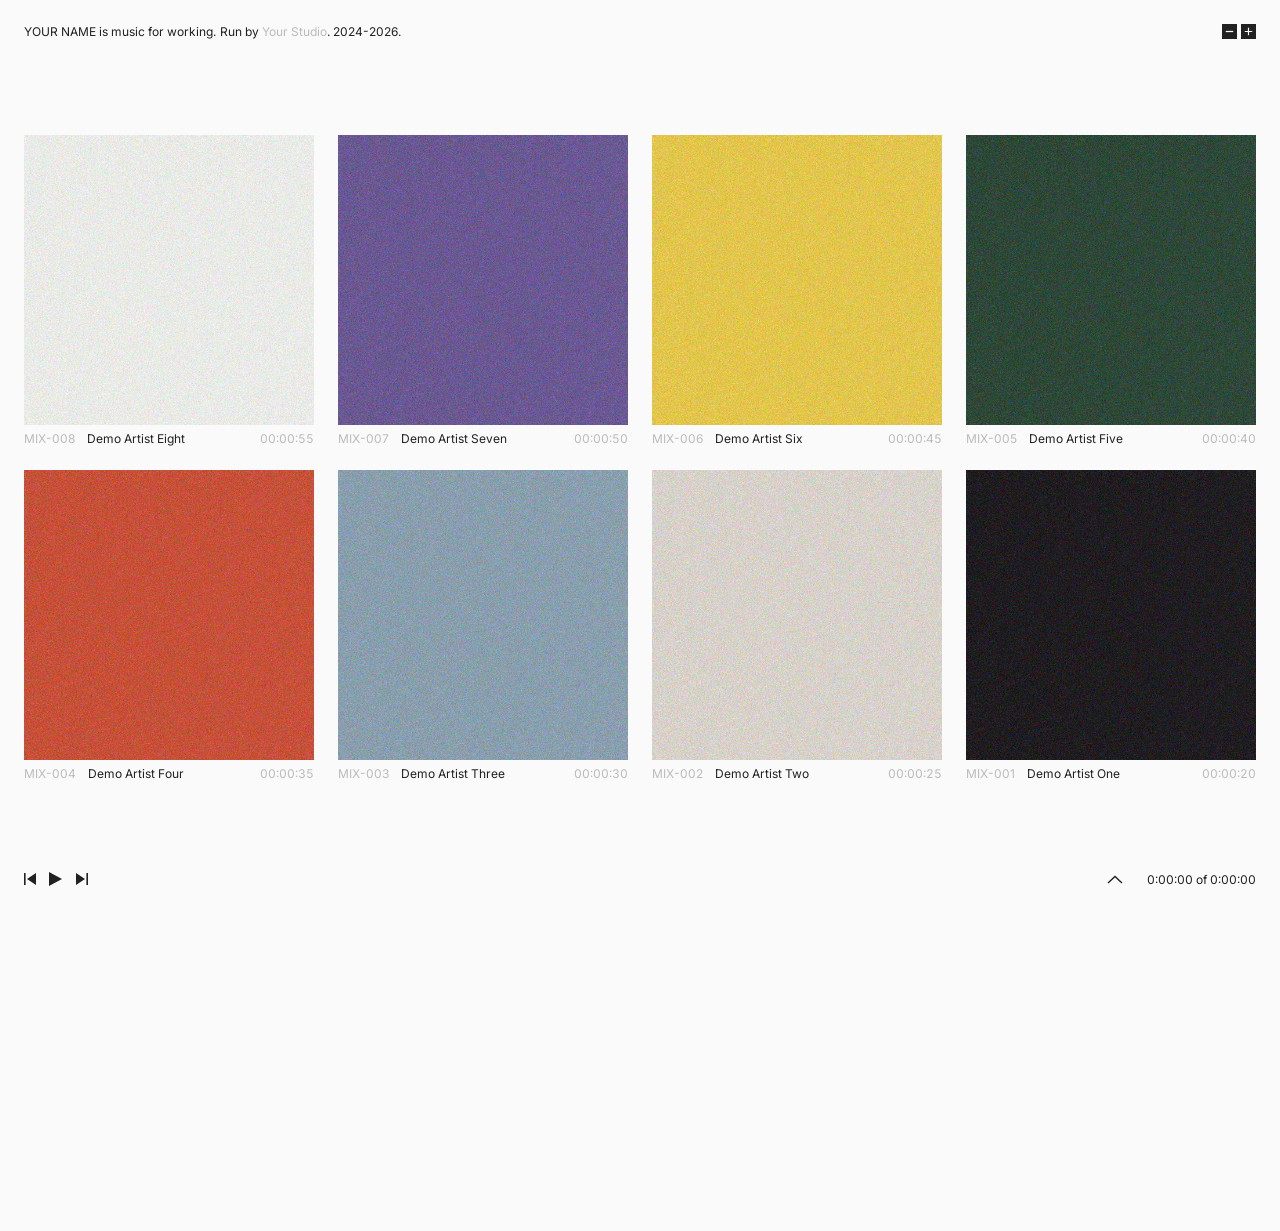
==== public/index.html @ 064b612d "Deploy as a Cloudflare Worker with static assets instead of Pages Move the site into public/, replac" ====
<!DOCTYPE html>
<html lang="en">
<head>
  <meta charset="utf-8" />
  <meta name="viewport" content="width=device-width, initial-scale=1, maximum-scale=1" />
  <meta name="theme-color" content="#fafafa" />
  <title>Mixes</title>
  <meta name="description" content="Music for working." />
  <link rel="preconnect" href="https://fonts.googleapis.com" />
  <link rel="preconnect" href="https://fonts.gstatic.com" crossorigin />
  <link href="https://fonts.googleapis.com/css2?family=Inter:wght@400&display=swap" rel="stylesheet" />
  <link rel="stylesheet" href="styles.css" />
</head>
<body>
  <header class="header">
    <div class="header-info" id="header-info"></div>
    <div class="header-buttons">
      <button class="zoom" type="button" id="zoom-out" aria-label="show fewer columns">
        <svg width="15" height="15" viewBox="0 0 12 12"><rect width="12" height="12" /><path d="M9 6.5H3V5.5H9V6.5Z" /></svg>
      </button>
      <button class="zoom" type="button" id="zoom-in" aria-label="show more columns">
        <svg width="15" height="15" viewBox="0 0 12 12"><rect width="12" height="12" /><path d="M5.52 6.47H3V5.53H5.52V3H6.48V5.53H9V6.47H6.48V9H5.52V6.47Z" /></svg>
      </button>
    </div>
  </header>

  <main class="grid" id="grid" style="--cols:4"></main>
  <div class="spacer"></div>

  <!-- Player -->
  <div class="progress" id="progress">
    <div class="progress-buffer" id="progress-buffer"></div>
    <div class="progress-fill" id="progress-fill"></div>
    <input class="progress-slider" id="seek" type="range" min="0" max="1000" value="0" aria-label="seek" />
  </div>

  <section class="player" id="player">
    <div class="player-bar">
      <div class="controls">
        <button type="button" id="prev" aria-label="previous">
          <svg width="13" height="12" viewBox="0 0 13 12"><rect x="0" y="0" width="1.6" height="12" /><path d="M12 0V12L3 6Z" /></svg>
        </button>
        <button type="button" id="play" aria-label="play">
          <svg id="icon-play" width="13" height="14" viewBox="0 0 13 14"><path d="M0 0L13 7L0 14Z" /></svg>
          <svg id="icon-pause" width="12" height="14" viewBox="0 0 12 14" style="display:none"><rect width="4" height="14" /><rect x="8" width="4" height="14" /></svg>
        </button>
        <button type="button" id="next" aria-label="next">
          <svg width="13" height="12" viewBox="0 0 13 12"><path d="M1 0V12L10 6Z" /><rect x="11.4" y="0" width="1.6" height="12" /></svg>
        </button>
        <p class="now-title" id="now-title"></p>
      </div>
      <div class="options">
        <button type="button" id="toggle-queue" aria-label="show queue">
          <svg class="chevron" id="chevron" width="16" height="9" viewBox="0 0 16 9" fill="none"><path d="M1 8L8 1.5L15 8" stroke="currentColor" stroke-width="1.4" /></svg>
        </button>
        <p class="tabular time"><span id="time-cur">0:00:00</span> of <span id="time-dur">0:00:00</span></p>
      </div>
    </div>

    <div class="drawer">
      <div class="queue-col">
        <div class="queue-header"><p>Queue</p><button type="button" id="clear-queue" class="gray">Clear</button></div>
        <ol class="queue-items" id="queue-items"></ol>
      </div>
      <div class="cover-col"><img id="drawer-cover" alt="" /></div>
    </div>
  </section>

  <audio id="audio" preload="none"></audio>
  <script src="app.js"></script>
</body>
</html>
---- public/styles.css ----
:root {
  --white: #fafafa;
  --black: #212121;
  --dark_gray: #bbbbbb;
  --light_gray: #eaeaea;
  --ease: cubic-bezier(0.15, 0, 0.25, 1);
  --ease2: cubic-bezier(0.55, 0, 0.2, 1);
  --bar: 42px;
  --drawer: 263px;
}

*, *::before, *::after { box-sizing: border-box; margin: 0; padding: 0; }
html, body { background: var(--white); }
body, button, a {
  font-family: "Inter", "Helvetica Neue", Arial, sans-serif;
  font-size: clamp(11px, 2vw, 12px);
  color: var(--black);
  -webkit-font-smoothing: antialiased;
  font-kerning: normal;
}
a, button {
  cursor: pointer; text-decoration: none; background: transparent; border: 0;
  -webkit-tap-highlight-color: transparent; user-select: none;
}
a, .gray { color: var(--dark_gray); }
a, button, .btn { transition: color .3s var(--ease), background-color .35s var(--ease); }
@media (hover: hover) {
  a:hover { color: var(--black); }
  .btn:hover { background-color: var(--light_gray); }
}
.tabular { font-feature-settings: "tnum"; }
img { display: block; }
::-webkit-scrollbar { width: 4px; }
::-webkit-scrollbar-track { background: var(--light_gray); }
::-webkit-scrollbar-thumb { background: var(--dark_gray); }
::selection { background: var(--dark_gray); color: var(--light_gray); }

/* Header */
.header {
  position: relative; z-index: 100; display: flex; justify-content: space-between;
  align-items: center; gap: 14px; padding: 24px 24px 0;
}
.header-info { display: flex; gap: 4px; flex-wrap: wrap; }
.header-buttons { position: fixed; right: 24px; display: flex; gap: 4px; align-items: center; }
.zoom { display: flex; width: 15px; height: 15px; }
.zoom rect { fill: var(--black); transition: fill .35s var(--ease); }
.zoom path { fill: var(--white); }
@media (hover: hover) { .zoom:hover rect { fill: var(--dark_gray); } }
.zoom:disabled { opacity: .35; cursor: default; }

/* Grid */
.grid {
  margin-top: 96px; padding: 0 24px; display: grid; gap: 24px;
  grid-template-columns: repeat(var(--cols, 4), minmax(0, 1fr));
}
.spacer { height: 50vh; }
.card { display: flex; flex-direction: column; gap: 6px; min-width: 0; opacity: 0; animation: fade .75s var(--ease) forwards; }
@keyframes fade { to { opacity: 1; } }

.cover-wrap { position: relative; aspect-ratio: 1 / 1; background: var(--light_gray); }
.cover { width: 100%; height: 100%; object-fit: contain; opacity: 0; transition: opacity .75s var(--ease); }
.cover.loaded { opacity: 1; }

.overlay {
  position: absolute; inset: 0; z-index: 1; display: flex; flex-direction: column; gap: 12px;
  justify-content: center; align-items: center; opacity: 0; transition: opacity .5s var(--ease);
}
.overlay > button { padding: 4px 8px; background: var(--white); white-space: nowrap; }
@media (hover: hover) {
  .cover-wrap:hover > .overlay { opacity: 1; background: rgba(255,255,255,.15); backdrop-filter: blur(4px); -webkit-backdrop-filter: blur(4px); }
}
.cover-wrap.touched > .overlay { opacity: 1; background: rgba(255,255,255,.15); backdrop-filter: blur(4px); -webkit-backdrop-filter: blur(4px); }
@media (hover: none) { .cover-wrap:not(.touched) > .overlay > button { pointer-events: none; } }

.info {
  position: absolute; inset: 0; z-index: 3; background: var(--light_gray); display: flex;
  flex-direction: column; gap: 6px; align-items: center; justify-content: center; text-align: center;
  padding: 12px; overflow: hidden; opacity: 0; pointer-events: none; transition: opacity .35s var(--ease); line-height: 1.3;
}
.info a { color: var(--black); display: inline-flex; align-items: center; gap: 4px; }
.info .desc { color: var(--black); max-width: 80%; }
.card.show-info .info { opacity: 1; pointer-events: all; }

.tag, .close {
  position: absolute; top: -1px; z-index: 2; background: var(--white); line-height: 11px;
  padding-bottom: 6px; opacity: 0; transition: opacity .5s var(--ease); pointer-events: none;
}
.tag { left: 0; padding-right: 6px; }
.close { right: 0; padding-left: 6px; z-index: 4; }
.card.playing .tag-now, .card.queued .tag-queue, .card.show-info .close { opacity: 1; }
.card.show-info .close { pointer-events: all; }
.card.playing.show-info .tag-now, .card.queued.show-info .tag-queue { opacity: 0; }
@media (hover: hover) { .close:hover { color: var(--dark_gray); } }

.details { display: flex; justify-content: space-between; gap: 12px; }
.details > div { display: flex; gap: 12px; min-width: 0; }
.details .artist { overflow: hidden; text-overflow: ellipsis; white-space: nowrap; }

/* Progress */
.progress {
  position: fixed; z-index: 101; left: 24px; right: 24px; height: 5px;
  bottom: calc(var(--bar) - 0.2px); transition: bottom .75s var(--ease2);
}
.progress-buffer, .progress-fill { position: absolute; left: 0; top: 0; height: 100%; width: 0; transition: width .25s linear; }
.progress-buffer { background: var(--light_gray); }
.progress-fill { background: var(--black); }
.progress-slider { position: absolute; inset: -4px 0; width: 100%; height: 13px; opacity: 0; cursor: pointer; margin: 0; }
body.drawer-open .progress { bottom: calc(var(--bar) + var(--drawer) - 0.5px); }

/* Player */
.player {
  position: fixed; z-index: 100; left: 0; right: 0; bottom: 0; background: var(--white);
  padding: 0 24px; height: var(--bar); overflow: hidden; transition: height .75s var(--ease2);
  display: flex; flex-direction: column;
}
body.drawer-open .player { height: calc(var(--bar) + var(--drawer)); }
.player-bar { display: flex; justify-content: space-between; align-items: center; min-height: var(--bar); gap: 24px; }
.controls { display: flex; align-items: center; gap: 12px; min-width: 0; }
.controls button { display: flex; align-items: center; }
.controls svg *, .controls svg { fill: var(--black); transition: fill .35s var(--ease); }
@media (hover: hover) { .controls button:hover svg * { fill: var(--dark_gray); } }
#play { width: 14px; }
.now-title { margin-left: 12px; white-space: nowrap; overflow: hidden; text-overflow: ellipsis; color: var(--dark_gray); }
.options { display: flex; align-items: center; gap: 24px; white-space: nowrap; }
.options button { display: flex; color: var(--black); }
@media (hover: hover) { .options button:hover { color: var(--dark_gray); } }
.chevron { transition: transform .75s var(--ease2); }
body.drawer-open .chevron { transform: rotate(180deg); }

.drawer { display: flex; justify-content: space-between; gap: 24px; padding: 12px 0 0; height: var(--drawer); }
.queue-col { width: 33%; display: flex; flex-direction: column; gap: 12px; position: relative; min-height: 0; }
.queue-header { display: flex; justify-content: space-between; }
@media (hover: hover) { .queue-header button:hover { color: var(--black); } }
.queue-items { list-style: none; overflow-y: auto; scrollbar-width: none; display: flex; flex-direction: column; gap: 12px; padding-bottom: 24px; }
.queue-items::-webkit-scrollbar { display: none; }
.queue-col::after { content: ""; position: absolute; inset: 0; pointer-events: none; background: linear-gradient(0deg, var(--white), rgba(250,250,250,0) 33%); }
.queue-items li { display: flex; gap: 12px; align-items: center; cursor: grab; position: relative; }
.queue-items li .num { width: 52px; color: var(--dark_gray); flex: none; }
.queue-items li .t { flex: 1; overflow: hidden; text-overflow: ellipsis; white-space: nowrap; }
.queue-items li .x { opacity: 0; color: var(--dark_gray); transition: opacity .5s var(--ease); }
.queue-items li.current .t::before { content: "▸ "; }
.queue-items li.dragging { opacity: .4; }
@media (hover: hover) { .queue-items li:hover .x { opacity: 1; } .queue-items li .x:hover { color: var(--black); } }
.queue-empty { color: var(--dark_gray); }
.cover-col { width: 33%; display: flex; justify-content: flex-end; }
.cover-col img { height: 212px; width: auto; aspect-ratio: 1 / 1; object-fit: contain; }
.cover-col img:not([src]) { visibility: hidden; }

@media (max-width: 1439px) { .queue-col, .cover-col { width: 50%; } }

/* Mobile */
@media (max-width: 599px) {
  :root { --bar: 40px; --drawer: 216px; }
  .header { align-items: flex-start; padding: 12px 12px 0; }
  .header-info { flex-direction: column; gap: 0; }
  .header-buttons { right: 15px; gap: 7px; }
  .zoom, .zoom svg { width: 19px; height: 19px; }
  .grid { margin-top: 48px; padding: 0 15px; gap: 15px; row-gap: 30px; }
  .details { flex-direction: column; gap: 0; }
  .details > div { justify-content: space-between; flex-wrap: wrap; row-gap: 0; gap: 6px; }
  .details .artist { order: 3; width: 100%; }
  .details .dur-desktop { display: none; }
  .progress { left: 0; right: 0; height: 6px; }
  .player { padding: 0 15px; }
  .controls { gap: 16px; }
  .now-title { display: none; }
  .cover-col { display: none; }
  .info .desc { display: none; }
  .queue-col { width: 100%; }
}
@media (min-width: 600px) { .details .dur-mobile { display: none; } }
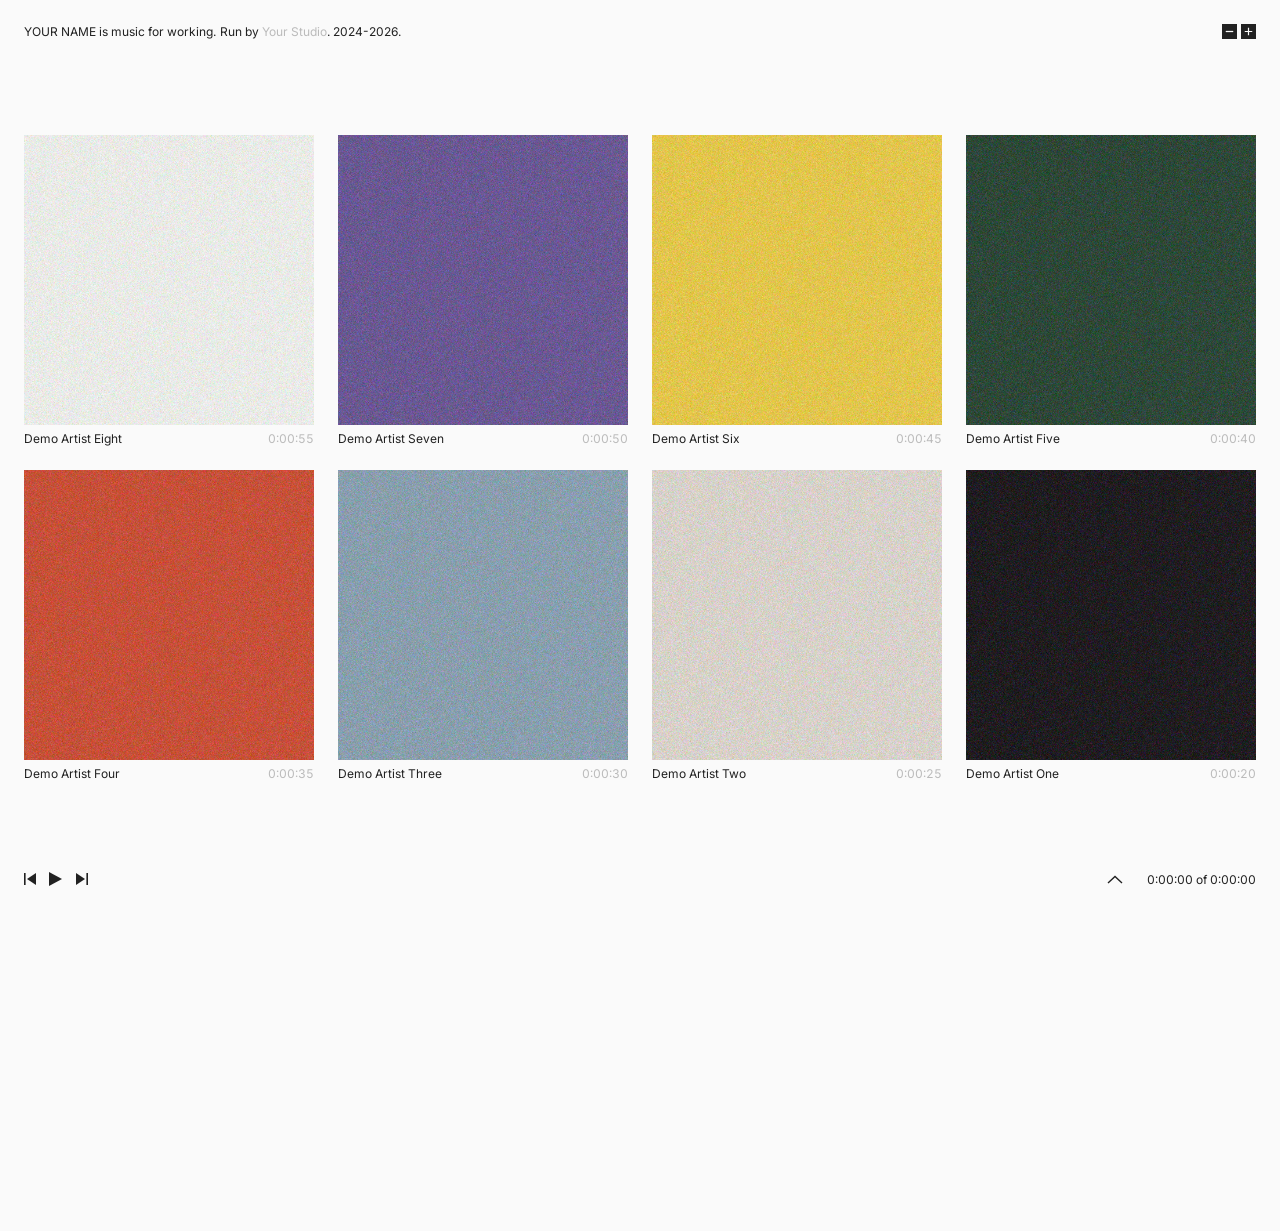
==== commit 57a51e55: "Simplify player: one play button per cover, no queue, info in drawer Covers show only name and lengt" ====
--- a/public/index.html
+++ b/public/index.html
@@ -41,8 +41,8 @@
           <svg width="13" height="12" viewBox="0 0 13 12"><rect x="0" y="0" width="1.6" height="12" /><path d="M12 0V12L3 6Z" /></svg>
         </button>
         <button type="button" id="play" aria-label="play">
-          <svg id="icon-play" width="13" height="14" viewBox="0 0 13 14"><path d="M0 0L13 7L0 14Z" /></svg>
-          <svg id="icon-pause" width="12" height="14" viewBox="0 0 12 14" style="display:none"><rect width="4" height="14" /><rect x="8" width="4" height="14" /></svg>
+          <svg class="icon-play" width="13" height="14" viewBox="0 0 13 14"><path d="M0 0L13 7L0 14Z" /></svg>
+          <svg class="icon-pause" width="12" height="14" viewBox="0 0 12 14"><rect width="4" height="14" /><rect x="8" width="4" height="14" /></svg>
         </button>
         <button type="button" id="next" aria-label="next">
           <svg width="13" height="12" viewBox="0 0 13 12"><path d="M1 0V12L10 6Z" /><rect x="11.4" y="0" width="1.6" height="12" /></svg>
@@ -50,7 +50,7 @@
         <p class="now-title" id="now-title"></p>
       </div>
       <div class="options">
-        <button type="button" id="toggle-queue" aria-label="show queue">
+        <button type="button" id="toggle-info" aria-label="show info">
           <svg class="chevron" id="chevron" width="16" height="9" viewBox="0 0 16 9" fill="none"><path d="M1 8L8 1.5L15 8" stroke="currentColor" stroke-width="1.4" /></svg>
         </button>
         <p class="tabular time"><span id="time-cur">0:00:00</span> of <span id="time-dur">0:00:00</span></p>
@@ -58,9 +58,9 @@
     </div>
 
     <div class="drawer">
-      <div class="queue-col">
-        <div class="queue-header"><p>Queue</p><button type="button" id="clear-queue" class="gray">Clear</button></div>
-        <ol class="queue-items" id="queue-items"></ol>
+      <div class="drawer-info">
+        <p id="drawer-name">Nothing playing yet</p>
+        <p class="drawer-desc" id="drawer-desc">Press play on any mix.</p>
       </div>
       <div class="cover-col"><img id="drawer-cover" alt="" /></div>
     </div>
--- a/public/styles.css
+++ b/public/styles.css
@@ -23,10 +23,9 @@
   -webkit-tap-highlight-color: transparent; user-select: none;
 }
 a, .gray { color: var(--dark_gray); }
-a, button, .btn { transition: color .3s var(--ease), background-color .35s var(--ease); }
+a, button { transition: color .3s var(--ease), background-color .35s var(--ease); }
 @media (hover: hover) {
   a:hover { color: var(--black); }
-  .btn:hover { background-color: var(--light_gray); }
 }
 .tabular { font-feature-settings: "tnum"; }
 img { display: block; }
@@ -57,44 +56,45 @@
 .card { display: flex; flex-direction: column; gap: 6px; min-width: 0; opacity: 0; animation: fade .75s var(--ease) forwards; }
 @keyframes fade { to { opacity: 1; } }
 
-.cover-wrap { position: relative; aspect-ratio: 1 / 1; background: var(--light_gray); }
+.cover-wrap {
+  position: relative; display: block; width: 100%; aspect-ratio: 1 / 1; padding: 0;
+  background: var(--light_gray); overflow: hidden; outline: none;
+}
 .cover { width: 100%; height: 100%; object-fit: contain; opacity: 0; transition: opacity .75s var(--ease); }
 .cover.loaded { opacity: 1; }
 
+/* hover: blur + one minimal play/pause button */
 .overlay {
-  position: absolute; inset: 0; z-index: 1; display: flex; flex-direction: column; gap: 12px;
-  justify-content: center; align-items: center; opacity: 0; transition: opacity .5s var(--ease);
+  position: absolute; inset: 0; z-index: 1; display: flex; align-items: center; justify-content: center;
+  opacity: 0; transition: opacity .5s var(--ease), background-color .5s var(--ease);
 }
-.overlay > button { padding: 4px 8px; background: var(--white); white-space: nowrap; }
+.play-btn {
+  width: 40px; height: 40px; display: flex; align-items: center; justify-content: center;
+  background: var(--white);
+}
+.play-btn svg { fill: var(--black); transition: fill .35s var(--ease); }
+.play-btn .icon-play { transform: translateX(1.5px); }
 @media (hover: hover) {
-  .cover-wrap:hover > .overlay { opacity: 1; background: rgba(255,255,255,.15); backdrop-filter: blur(4px); -webkit-backdrop-filter: blur(4px); }
+  .cover-wrap:hover > .overlay, .cover-wrap:focus-visible > .overlay {
+    opacity: 1; background: rgba(255,255,255,.15); backdrop-filter: blur(4px); -webkit-backdrop-filter: blur(4px);
+  }
+  .play-btn:hover svg { fill: var(--dark_gray); }
 }
-.cover-wrap.touched > .overlay { opacity: 1; background: rgba(255,255,255,.15); backdrop-filter: blur(4px); -webkit-backdrop-filter: blur(4px); }
-@media (hover: none) { .cover-wrap:not(.touched) > .overlay > button { pointer-events: none; } }
+@media (hover: none) { .overlay { display: none; } }
 
-.info {
-  position: absolute; inset: 0; z-index: 3; background: var(--light_gray); display: flex;
-  flex-direction: column; gap: 6px; align-items: center; justify-content: center; text-align: center;
-  padding: 12px; overflow: hidden; opacity: 0; pointer-events: none; transition: opacity .35s var(--ease); line-height: 1.3;
+/* play icon by default; pause icon on the mix that's playing */
+.icon-pause, .card.is-playing .icon-play, body.audio-playing #play .icon-play { display: none; }
+.card.is-playing .icon-pause, body.audio-playing #play .icon-pause { display: block; }
+
+.tag {
+  position: absolute; top: -1px; left: 0; z-index: 2; background: var(--white); line-height: 11px;
+  padding: 0 6px 6px 0; opacity: 0; transition: opacity .5s var(--ease); pointer-events: none;
 }
-.info a { color: var(--black); display: inline-flex; align-items: center; gap: 4px; }
-.info .desc { color: var(--black); max-width: 80%; }
-.card.show-info .info { opacity: 1; pointer-events: all; }
-
-.tag, .close {
-  position: absolute; top: -1px; z-index: 2; background: var(--white); line-height: 11px;
-  padding-bottom: 6px; opacity: 0; transition: opacity .5s var(--ease); pointer-events: none;
-}
-.tag { left: 0; padding-right: 6px; }
-.close { right: 0; padding-left: 6px; z-index: 4; }
-.card.playing .tag-now, .card.queued .tag-queue, .card.show-info .close { opacity: 1; }
-.card.show-info .close { pointer-events: all; }
-.card.playing.show-info .tag-now, .card.queued.show-info .tag-queue { opacity: 0; }
-@media (hover: hover) { .close:hover { color: var(--dark_gray); } }
+.card.current .tag { opacity: 1; }
 
 .details { display: flex; justify-content: space-between; gap: 12px; }
-.details > div { display: flex; gap: 12px; min-width: 0; }
-.details .artist { overflow: hidden; text-overflow: ellipsis; white-space: nowrap; }
+.details .name { min-width: 0; overflow: hidden; text-overflow: ellipsis; white-space: nowrap; }
+.details .tabular { flex: none; }
 
 /* Progress */
 .progress {
@@ -128,25 +128,13 @@
 body.drawer-open .chevron { transform: rotate(180deg); }
 
 .drawer { display: flex; justify-content: space-between; gap: 24px; padding: 12px 0 0; height: var(--drawer); }
-.queue-col { width: 33%; display: flex; flex-direction: column; gap: 12px; position: relative; min-height: 0; }
-.queue-header { display: flex; justify-content: space-between; }
-@media (hover: hover) { .queue-header button:hover { color: var(--black); } }
-.queue-items { list-style: none; overflow-y: auto; scrollbar-width: none; display: flex; flex-direction: column; gap: 12px; padding-bottom: 24px; }
-.queue-items::-webkit-scrollbar { display: none; }
-.queue-col::after { content: ""; position: absolute; inset: 0; pointer-events: none; background: linear-gradient(0deg, var(--white), rgba(250,250,250,0) 33%); }
-.queue-items li { display: flex; gap: 12px; align-items: center; cursor: grab; position: relative; }
-.queue-items li .num { width: 52px; color: var(--dark_gray); flex: none; }
-.queue-items li .t { flex: 1; overflow: hidden; text-overflow: ellipsis; white-space: nowrap; }
-.queue-items li .x { opacity: 0; color: var(--dark_gray); transition: opacity .5s var(--ease); }
-.queue-items li.current .t::before { content: "▸ "; }
-.queue-items li.dragging { opacity: .4; }
-@media (hover: hover) { .queue-items li:hover .x { opacity: 1; } .queue-items li .x:hover { color: var(--black); } }
-.queue-empty { color: var(--dark_gray); }
-.cover-col { width: 33%; display: flex; justify-content: flex-end; }
+.drawer-info { width: 50%; display: flex; flex-direction: column; gap: 12px; min-width: 0; overflow-y: auto; scrollbar-width: none; padding-bottom: 24px; }
+.drawer-info::-webkit-scrollbar { display: none; }
+.drawer-desc { color: var(--dark_gray); max-width: 60ch; line-height: 1.5; white-space: pre-line; }
+.cover-col { width: 50%; display: flex; justify-content: flex-end; }
 .cover-col img { height: 212px; width: auto; aspect-ratio: 1 / 1; object-fit: contain; }
 .cover-col img:not([src]) { visibility: hidden; }
 
-@media (max-width: 1439px) { .queue-col, .cover-col { width: 50%; } }
 
 /* Mobile */
 @media (max-width: 599px) {
@@ -157,15 +145,11 @@
   .zoom, .zoom svg { width: 19px; height: 19px; }
   .grid { margin-top: 48px; padding: 0 15px; gap: 15px; row-gap: 30px; }
   .details { flex-direction: column; gap: 0; }
-  .details > div { justify-content: space-between; flex-wrap: wrap; row-gap: 0; gap: 6px; }
-  .details .artist { order: 3; width: 100%; }
-  .details .dur-desktop { display: none; }
   .progress { left: 0; right: 0; height: 6px; }
   .player { padding: 0 15px; }
   .controls { gap: 16px; }
   .now-title { display: none; }
-  .cover-col { display: none; }
-  .info .desc { display: none; }
-  .queue-col { width: 100%; }
+  .drawer-info { width: auto; flex: 1; }
+  .cover-col { width: auto; flex: none; }
+  .cover-col img { height: 140px; }
 }
-@media (min-width: 600px) { .details .dur-mobile { display: none; } }
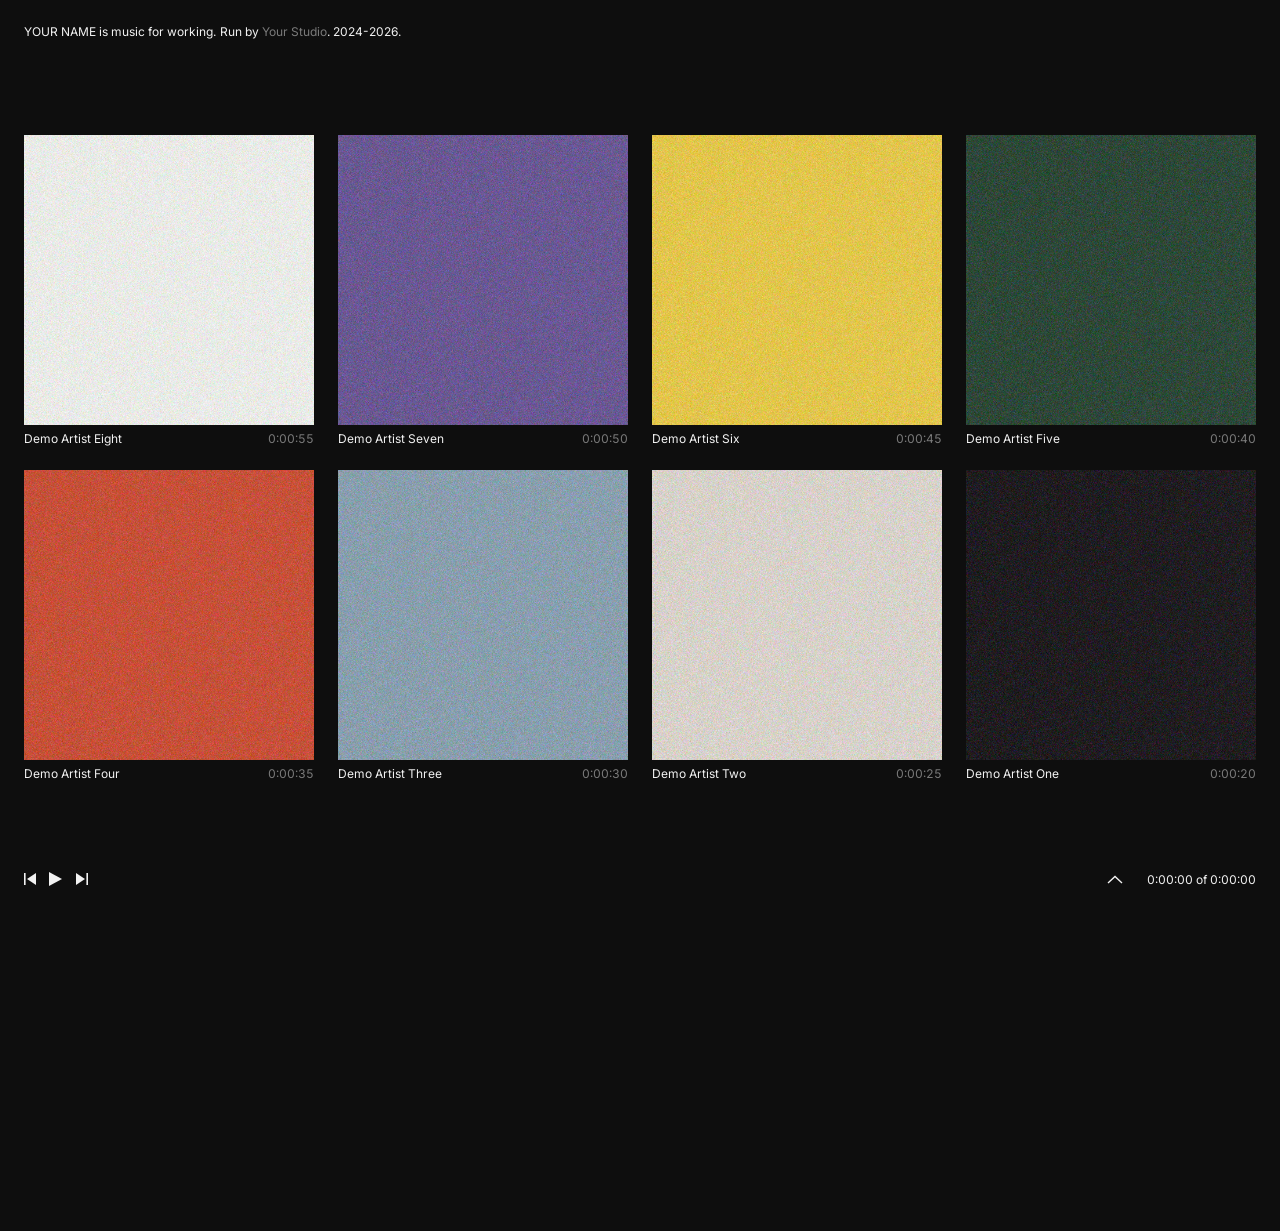
==== commit cc544b3e: "Switch to dark colour scheme, remove grid size buttons, add live dot The playing mix gets a blinking" ====
--- a/public/index.html
+++ b/public/index.html
@@ -3,7 +3,7 @@
 <head>
   <meta charset="utf-8" />
   <meta name="viewport" content="width=device-width, initial-scale=1, maximum-scale=1" />
-  <meta name="theme-color" content="#fafafa" />
+  <meta name="theme-color" content="#0e0e0e" />
   <title>Mixes</title>
   <meta name="description" content="Music for working." />
   <link rel="preconnect" href="https://fonts.googleapis.com" />
@@ -14,17 +14,9 @@
 <body>
   <header class="header">
     <div class="header-info" id="header-info"></div>
-    <div class="header-buttons">
-      <button class="zoom" type="button" id="zoom-out" aria-label="show fewer columns">
-        <svg width="15" height="15" viewBox="0 0 12 12"><rect width="12" height="12" /><path d="M9 6.5H3V5.5H9V6.5Z" /></svg>
-      </button>
-      <button class="zoom" type="button" id="zoom-in" aria-label="show more columns">
-        <svg width="15" height="15" viewBox="0 0 12 12"><rect width="12" height="12" /><path d="M5.52 6.47H3V5.53H5.52V3H6.48V5.53H9V6.47H6.48V9H5.52V6.47Z" /></svg>
-      </button>
-    </div>
   </header>
 
-  <main class="grid" id="grid" style="--cols:4"></main>
+  <main class="grid" id="grid"></main>
   <div class="spacer"></div>
 
   <!-- Player -->
--- a/public/styles.css
+++ b/public/styles.css
@@ -1,8 +1,11 @@
 :root {
-  --white: #fafafa;
-  --black: #212121;
-  --dark_gray: #bbbbbb;
-  --light_gray: #eaeaea;
+  /* dark scheme: near-black background, off-white text */
+  --bg: #0e0e0e;
+  --fg: #f2f2f2;
+  --muted: #7a7a7a;
+  --surface: #222222;
+  --live: #ff2b2b;
+  color-scheme: dark;
   --ease: cubic-bezier(0.15, 0, 0.25, 1);
   --ease2: cubic-bezier(0.55, 0, 0.2, 1);
   --bar: 42px;
@@ -10,11 +13,11 @@
 }
 
 *, *::before, *::after { box-sizing: border-box; margin: 0; padding: 0; }
-html, body { background: var(--white); }
+html, body { background: var(--bg); }
 body, button, a {
   font-family: "Inter", "Helvetica Neue", Arial, sans-serif;
   font-size: clamp(11px, 2vw, 12px);
-  color: var(--black);
+  color: var(--fg);
   -webkit-font-smoothing: antialiased;
   font-kerning: normal;
 }
@@ -22,17 +25,17 @@
   cursor: pointer; text-decoration: none; background: transparent; border: 0;
   -webkit-tap-highlight-color: transparent; user-select: none;
 }
-a, .gray { color: var(--dark_gray); }
+a, .gray { color: var(--muted); }
 a, button { transition: color .3s var(--ease), background-color .35s var(--ease); }
 @media (hover: hover) {
-  a:hover { color: var(--black); }
+  a:hover { color: var(--fg); }
 }
 .tabular { font-feature-settings: "tnum"; }
 img { display: block; }
 ::-webkit-scrollbar { width: 4px; }
-::-webkit-scrollbar-track { background: var(--light_gray); }
-::-webkit-scrollbar-thumb { background: var(--dark_gray); }
-::selection { background: var(--dark_gray); color: var(--light_gray); }
+::-webkit-scrollbar-track { background: var(--surface); }
+::-webkit-scrollbar-thumb { background: var(--muted); }
+::selection { background: var(--fg); color: var(--bg); }
 
 /* Header */
 .header {
@@ -40,17 +43,11 @@
   align-items: center; gap: 14px; padding: 24px 24px 0;
 }
 .header-info { display: flex; gap: 4px; flex-wrap: wrap; }
-.header-buttons { position: fixed; right: 24px; display: flex; gap: 4px; align-items: center; }
-.zoom { display: flex; width: 15px; height: 15px; }
-.zoom rect { fill: var(--black); transition: fill .35s var(--ease); }
-.zoom path { fill: var(--white); }
-@media (hover: hover) { .zoom:hover rect { fill: var(--dark_gray); } }
-.zoom:disabled { opacity: .35; cursor: default; }
 
 /* Grid */
 .grid {
   margin-top: 96px; padding: 0 24px; display: grid; gap: 24px;
-  grid-template-columns: repeat(var(--cols, 4), minmax(0, 1fr));
+  grid-template-columns: repeat(4, minmax(0, 1fr));
 }
 .spacer { height: 50vh; }
 .card { display: flex; flex-direction: column; gap: 6px; min-width: 0; opacity: 0; animation: fade .75s var(--ease) forwards; }
@@ -58,7 +55,7 @@
 
 .cover-wrap {
   position: relative; display: block; width: 100%; aspect-ratio: 1 / 1; padding: 0;
-  background: var(--light_gray); overflow: hidden; outline: none;
+  background: var(--surface); overflow: hidden; outline: none;
 }
 .cover { width: 100%; height: 100%; object-fit: contain; opacity: 0; transition: opacity .75s var(--ease); }
 .cover.loaded { opacity: 1; }
@@ -70,15 +67,15 @@
 }
 .play-btn {
   width: 40px; height: 40px; display: flex; align-items: center; justify-content: center;
-  background: var(--white);
+  background: var(--bg);
 }
-.play-btn svg { fill: var(--black); transition: fill .35s var(--ease); }
+.play-btn svg { fill: var(--fg); transition: fill .35s var(--ease); }
 .play-btn .icon-play { transform: translateX(1.5px); }
 @media (hover: hover) {
   .cover-wrap:hover > .overlay, .cover-wrap:focus-visible > .overlay {
-    opacity: 1; background: rgba(255,255,255,.15); backdrop-filter: blur(4px); -webkit-backdrop-filter: blur(4px);
+    opacity: 1; background: rgba(0,0,0,.2); backdrop-filter: blur(4px); -webkit-backdrop-filter: blur(4px);
   }
-  .play-btn:hover svg { fill: var(--dark_gray); }
+  .play-btn:hover svg { fill: var(--muted); }
 }
 @media (hover: none) { .overlay { display: none; } }
 
@@ -86,11 +83,16 @@
 .icon-pause, .card.is-playing .icon-play, body.audio-playing #play .icon-play { display: none; }
 .card.is-playing .icon-pause, body.audio-playing #play .icon-pause { display: block; }
 
-.tag {
-  position: absolute; top: -1px; left: 0; z-index: 2; background: var(--white); line-height: 11px;
-  padding: 0 6px 6px 0; opacity: 0; transition: opacity .5s var(--ease); pointer-events: none;
+/* blinking red dot on the mix that's playing (steady while paused) */
+.live-dot {
+  position: absolute; top: 10px; left: 10px; z-index: 2; width: 10px; height: 10px; border-radius: 50%;
+  background: var(--live); box-shadow: 0 0 6px var(--live); opacity: 0; transition: opacity .5s var(--ease);
+  pointer-events: none;
 }
-.card.current .tag { opacity: 1; }
+.card.current .live-dot { opacity: 1; }
+.card.is-playing .live-dot { animation: blink 1.2s ease-in-out infinite; }
+@keyframes blink { 0%, 100% { opacity: 1; } 50% { opacity: .15; } }
+@media (prefers-reduced-motion: reduce) { .card.is-playing .live-dot { animation: none; } }
 
 .details { display: flex; justify-content: space-between; gap: 12px; }
 .details .name { min-width: 0; overflow: hidden; text-overflow: ellipsis; white-space: nowrap; }
@@ -102,14 +104,14 @@
   bottom: calc(var(--bar) - 0.2px); transition: bottom .75s var(--ease2);
 }
 .progress-buffer, .progress-fill { position: absolute; left: 0; top: 0; height: 100%; width: 0; transition: width .25s linear; }
-.progress-buffer { background: var(--light_gray); }
-.progress-fill { background: var(--black); }
+.progress-buffer { background: var(--surface); }
+.progress-fill { background: var(--fg); }
 .progress-slider { position: absolute; inset: -4px 0; width: 100%; height: 13px; opacity: 0; cursor: pointer; margin: 0; }
 body.drawer-open .progress { bottom: calc(var(--bar) + var(--drawer) - 0.5px); }
 
 /* Player */
 .player {
-  position: fixed; z-index: 100; left: 0; right: 0; bottom: 0; background: var(--white);
+  position: fixed; z-index: 100; left: 0; right: 0; bottom: 0; background: var(--bg);
   padding: 0 24px; height: var(--bar); overflow: hidden; transition: height .75s var(--ease2);
   display: flex; flex-direction: column;
 }
@@ -117,20 +119,20 @@
 .player-bar { display: flex; justify-content: space-between; align-items: center; min-height: var(--bar); gap: 24px; }
 .controls { display: flex; align-items: center; gap: 12px; min-width: 0; }
 .controls button { display: flex; align-items: center; }
-.controls svg *, .controls svg { fill: var(--black); transition: fill .35s var(--ease); }
-@media (hover: hover) { .controls button:hover svg * { fill: var(--dark_gray); } }
+.controls svg *, .controls svg { fill: var(--fg); transition: fill .35s var(--ease); }
+@media (hover: hover) { .controls button:hover svg * { fill: var(--muted); } }
 #play { width: 14px; }
-.now-title { margin-left: 12px; white-space: nowrap; overflow: hidden; text-overflow: ellipsis; color: var(--dark_gray); }
+.now-title { margin-left: 12px; white-space: nowrap; overflow: hidden; text-overflow: ellipsis; color: var(--muted); }
 .options { display: flex; align-items: center; gap: 24px; white-space: nowrap; }
-.options button { display: flex; color: var(--black); }
-@media (hover: hover) { .options button:hover { color: var(--dark_gray); } }
+.options button { display: flex; color: var(--fg); }
+@media (hover: hover) { .options button:hover { color: var(--muted); } }
 .chevron { transition: transform .75s var(--ease2); }
 body.drawer-open .chevron { transform: rotate(180deg); }
 
 .drawer { display: flex; justify-content: space-between; gap: 24px; padding: 12px 0 0; height: var(--drawer); }
 .drawer-info { width: 50%; display: flex; flex-direction: column; gap: 12px; min-width: 0; overflow-y: auto; scrollbar-width: none; padding-bottom: 24px; }
 .drawer-info::-webkit-scrollbar { display: none; }
-.drawer-desc { color: var(--dark_gray); max-width: 60ch; line-height: 1.5; white-space: pre-line; }
+.drawer-desc { color: var(--muted); max-width: 60ch; line-height: 1.5; white-space: pre-line; }
 .cover-col { width: 50%; display: flex; justify-content: flex-end; }
 .cover-col img { height: 212px; width: auto; aspect-ratio: 1 / 1; object-fit: contain; }
 .cover-col img:not([src]) { visibility: hidden; }
@@ -141,9 +143,7 @@
   :root { --bar: 40px; --drawer: 216px; }
   .header { align-items: flex-start; padding: 12px 12px 0; }
   .header-info { flex-direction: column; gap: 0; }
-  .header-buttons { right: 15px; gap: 7px; }
-  .zoom, .zoom svg { width: 19px; height: 19px; }
-  .grid { margin-top: 48px; padding: 0 15px; gap: 15px; row-gap: 30px; }
+  .grid { margin-top: 48px; padding: 0 15px; gap: 15px; row-gap: 30px; grid-template-columns: repeat(3, minmax(0, 1fr)); }
   .details { flex-direction: column; gap: 0; }
   .progress { left: 0; right: 0; height: 6px; }
   .player { padding: 0 15px; }
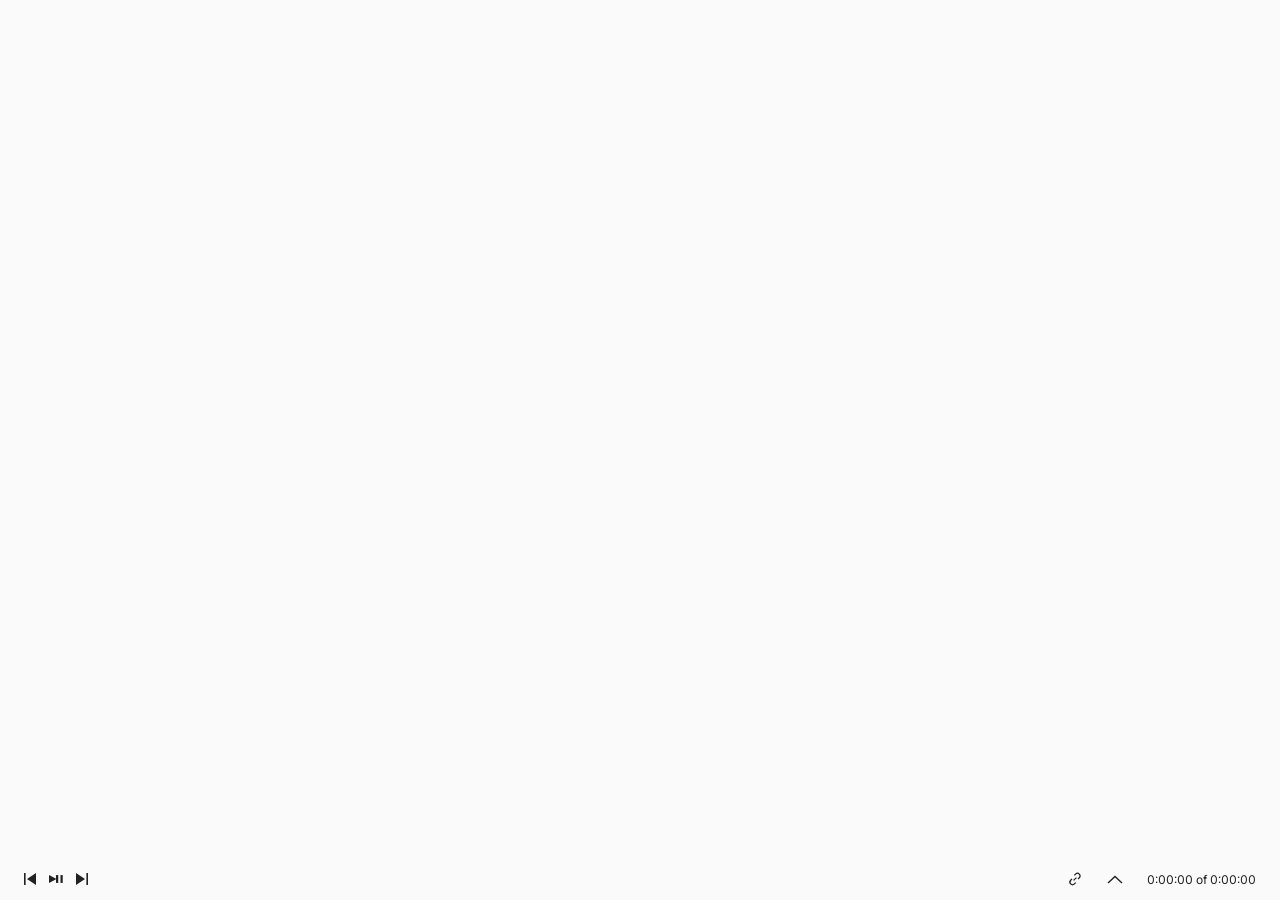
==== commit 93327511: "Add a page and shareable link for each mix /mix/<id> shows the mix's title, description and cover wi" ====
--- a/public/index.html
+++ b/public/index.html
@@ -9,14 +9,16 @@
   <link rel="preconnect" href="https://fonts.googleapis.com" />
   <link rel="preconnect" href="https://fonts.gstatic.com" crossorigin />
   <link href="https://fonts.googleapis.com/css2?family=Inter:wght@400&display=swap" rel="stylesheet" />
-  <link rel="stylesheet" href="styles.css" />
+  <link rel="stylesheet" href="/styles.css" />
 </head>
 <body>
   <header class="header">
     <div class="header-info" id="header-info"></div>
+    <a class="home-link" id="home-link" href="/" data-nav hidden>&larr; All mixes</a>
   </header>
 
   <main class="grid" id="grid"></main>
+  <main class="mix-page" id="mix-page" hidden></main>
   <div class="spacer"></div>
 
   <!-- Player -->
@@ -42,6 +44,10 @@
         <p class="now-title" id="now-title"></p>
       </div>
       <div class="options">
+        <span class="share-msg" id="share-msg" aria-live="polite"></span>
+        <button type="button" id="share" aria-label="copy link to this mix" title="Copy link to this mix" hidden>
+          <svg width="16" height="16" viewBox="0 0 16 16" fill="none" stroke="currentColor" stroke-width="1.3"><path d="M6.6 9.4l2.8-2.8" /><path d="M7.3 4.4l1.3-1.3a2.6 2.6 0 0 1 3.7 3.7L11 8.1" /><path d="M8.7 11.6l-1.3 1.3a2.6 2.6 0 0 1-3.7-3.7L5 7.9" /></svg>
+        </button>
         <button type="button" id="toggle-info" aria-label="show info">
           <svg class="chevron" id="chevron" width="16" height="9" viewBox="0 0 16 9" fill="none"><path d="M1 8L8 1.5L15 8" stroke="currentColor" stroke-width="1.4" /></svg>
         </button>
@@ -59,6 +65,6 @@
   </section>
 
   <audio id="audio" preload="none"></audio>
-  <script src="app.js"></script>
+  <script src="/app.js"></script>
 </body>
 </html>
--- a/styles.css
+++ b/styles.css
@@ -0,0 +1,171 @@
+:root {
+  --white: #fafafa;
+  --black: #212121;
+  --dark_gray: #bbbbbb;
+  --light_gray: #eaeaea;
+  --ease: cubic-bezier(0.15, 0, 0.25, 1);
+  --ease2: cubic-bezier(0.55, 0, 0.2, 1);
+  --bar: 42px;
+  --drawer: 263px;
+}
+
+*, *::before, *::after { box-sizing: border-box; margin: 0; padding: 0; }
+html, body { background: var(--white); }
+body, button, a {
+  font-family: "Inter", "Helvetica Neue", Arial, sans-serif;
+  font-size: clamp(11px, 2vw, 12px);
+  color: var(--black);
+  -webkit-font-smoothing: antialiased;
+  font-kerning: normal;
+}
+a, button {
+  cursor: pointer; text-decoration: none; background: transparent; border: 0;
+  -webkit-tap-highlight-color: transparent; user-select: none;
+}
+a, .gray { color: var(--dark_gray); }
+a, button, .btn { transition: color .3s var(--ease), background-color .35s var(--ease); }
+@media (hover: hover) {
+  a:hover { color: var(--black); }
+  .btn:hover { background-color: var(--light_gray); }
+}
+.tabular { font-feature-settings: "tnum"; }
+img { display: block; }
+::-webkit-scrollbar { width: 4px; }
+::-webkit-scrollbar-track { background: var(--light_gray); }
+::-webkit-scrollbar-thumb { background: var(--dark_gray); }
+::selection { background: var(--dark_gray); color: var(--light_gray); }
+
+/* Header */
+.header {
+  position: relative; z-index: 100; display: flex; justify-content: space-between;
+  align-items: center; gap: 14px; padding: 24px 24px 0;
+}
+.header-info { display: flex; gap: 4px; flex-wrap: wrap; }
+.header-buttons { position: fixed; right: 24px; display: flex; gap: 4px; align-items: center; }
+.zoom { display: flex; width: 15px; height: 15px; }
+.zoom rect { fill: var(--black); transition: fill .35s var(--ease); }
+.zoom path { fill: var(--white); }
+@media (hover: hover) { .zoom:hover rect { fill: var(--dark_gray); } }
+.zoom:disabled { opacity: .35; cursor: default; }
+
+/* Grid */
+.grid {
+  margin-top: 96px; padding: 0 24px; display: grid; gap: 24px;
+  grid-template-columns: repeat(var(--cols, 4), minmax(0, 1fr));
+}
+.spacer { height: 50vh; }
+.card { display: flex; flex-direction: column; gap: 6px; min-width: 0; opacity: 0; animation: fade .75s var(--ease) forwards; }
+@keyframes fade { to { opacity: 1; } }
+
+.cover-wrap { position: relative; aspect-ratio: 1 / 1; background: var(--light_gray); }
+.cover { width: 100%; height: 100%; object-fit: contain; opacity: 0; transition: opacity .75s var(--ease); }
+.cover.loaded { opacity: 1; }
+
+.overlay {
+  position: absolute; inset: 0; z-index: 1; display: flex; flex-direction: column; gap: 12px;
+  justify-content: center; align-items: center; opacity: 0; transition: opacity .5s var(--ease);
+}
+.overlay > button { padding: 4px 8px; background: var(--white); white-space: nowrap; }
+@media (hover: hover) {
+  .cover-wrap:hover > .overlay { opacity: 1; background: rgba(255,255,255,.15); backdrop-filter: blur(4px); -webkit-backdrop-filter: blur(4px); }
+}
+.cover-wrap.touched > .overlay { opacity: 1; background: rgba(255,255,255,.15); backdrop-filter: blur(4px); -webkit-backdrop-filter: blur(4px); }
+@media (hover: none) { .cover-wrap:not(.touched) > .overlay > button { pointer-events: none; } }
+
+.info {
+  position: absolute; inset: 0; z-index: 3; background: var(--light_gray); display: flex;
+  flex-direction: column; gap: 6px; align-items: center; justify-content: center; text-align: center;
+  padding: 12px; overflow: hidden; opacity: 0; pointer-events: none; transition: opacity .35s var(--ease); line-height: 1.3;
+}
+.info a { color: var(--black); display: inline-flex; align-items: center; gap: 4px; }
+.info .desc { color: var(--black); max-width: 80%; }
+.card.show-info .info { opacity: 1; pointer-events: all; }
+
+.tag, .close {
+  position: absolute; top: -1px; z-index: 2; background: var(--white); line-height: 11px;
+  padding-bottom: 6px; opacity: 0; transition: opacity .5s var(--ease); pointer-events: none;
+}
+.tag { left: 0; padding-right: 6px; }
+.close { right: 0; padding-left: 6px; z-index: 4; }
+.card.playing .tag-now, .card.queued .tag-queue, .card.show-info .close { opacity: 1; }
+.card.show-info .close { pointer-events: all; }
+.card.playing.show-info .tag-now, .card.queued.show-info .tag-queue { opacity: 0; }
+@media (hover: hover) { .close:hover { color: var(--dark_gray); } }
+
+.details { display: flex; justify-content: space-between; gap: 12px; }
+.details > div { display: flex; gap: 12px; min-width: 0; }
+.details .artist { overflow: hidden; text-overflow: ellipsis; white-space: nowrap; }
+
+/* Progress */
+.progress {
+  position: fixed; z-index: 101; left: 24px; right: 24px; height: 5px;
+  bottom: calc(var(--bar) - 0.2px); transition: bottom .75s var(--ease2);
+}
+.progress-buffer, .progress-fill { position: absolute; left: 0; top: 0; height: 100%; width: 0; transition: width .25s linear; }
+.progress-buffer { background: var(--light_gray); }
+.progress-fill { background: var(--black); }
+.progress-slider { position: absolute; inset: -4px 0; width: 100%; height: 13px; opacity: 0; cursor: pointer; margin: 0; }
+body.drawer-open .progress { bottom: calc(var(--bar) + var(--drawer) - 0.5px); }
+
+/* Player */
+.player {
+  position: fixed; z-index: 100; left: 0; right: 0; bottom: 0; background: var(--white);
+  padding: 0 24px; height: var(--bar); overflow: hidden; transition: height .75s var(--ease2);
+  display: flex; flex-direction: column;
+}
+body.drawer-open .player { height: calc(var(--bar) + var(--drawer)); }
+.player-bar { display: flex; justify-content: space-between; align-items: center; min-height: var(--bar); gap: 24px; }
+.controls { display: flex; align-items: center; gap: 12px; min-width: 0; }
+.controls button { display: flex; align-items: center; }
+.controls svg *, .controls svg { fill: var(--black); transition: fill .35s var(--ease); }
+@media (hover: hover) { .controls button:hover svg * { fill: var(--dark_gray); } }
+#play { width: 14px; }
+.now-title { margin-left: 12px; white-space: nowrap; overflow: hidden; text-overflow: ellipsis; color: var(--dark_gray); }
+.options { display: flex; align-items: center; gap: 24px; white-space: nowrap; }
+.options button { display: flex; color: var(--black); }
+@media (hover: hover) { .options button:hover { color: var(--dark_gray); } }
+.chevron { transition: transform .75s var(--ease2); }
+body.drawer-open .chevron { transform: rotate(180deg); }
+
+.drawer { display: flex; justify-content: space-between; gap: 24px; padding: 12px 0 0; height: var(--drawer); }
+.queue-col { width: 33%; display: flex; flex-direction: column; gap: 12px; position: relative; min-height: 0; }
+.queue-header { display: flex; justify-content: space-between; }
+@media (hover: hover) { .queue-header button:hover { color: var(--black); } }
+.queue-items { list-style: none; overflow-y: auto; scrollbar-width: none; display: flex; flex-direction: column; gap: 12px; padding-bottom: 24px; }
+.queue-items::-webkit-scrollbar { display: none; }
+.queue-col::after { content: ""; position: absolute; inset: 0; pointer-events: none; background: linear-gradient(0deg, var(--white), rgba(250,250,250,0) 33%); }
+.queue-items li { display: flex; gap: 12px; align-items: center; cursor: grab; position: relative; }
+.queue-items li .num { width: 52px; color: var(--dark_gray); flex: none; }
+.queue-items li .t { flex: 1; overflow: hidden; text-overflow: ellipsis; white-space: nowrap; }
+.queue-items li .x { opacity: 0; color: var(--dark_gray); transition: opacity .5s var(--ease); }
+.queue-items li.current .t::before { content: "▸ "; }
+.queue-items li.dragging { opacity: .4; }
+@media (hover: hover) { .queue-items li:hover .x { opacity: 1; } .queue-items li .x:hover { color: var(--black); } }
+.queue-empty { color: var(--dark_gray); }
+.cover-col { width: 33%; display: flex; justify-content: flex-end; }
+.cover-col img { height: 212px; width: auto; aspect-ratio: 1 / 1; object-fit: contain; }
+.cover-col img:not([src]) { visibility: hidden; }
+
+@media (max-width: 1439px) { .queue-col, .cover-col { width: 50%; } }
+
+/* Mobile */
+@media (max-width: 599px) {
+  :root { --bar: 40px; --drawer: 216px; }
+  .header { align-items: flex-start; padding: 12px 12px 0; }
+  .header-info { flex-direction: column; gap: 0; }
+  .header-buttons { right: 15px; gap: 7px; }
+  .zoom, .zoom svg { width: 19px; height: 19px; }
+  .grid { margin-top: 48px; padding: 0 15px; gap: 15px; row-gap: 30px; }
+  .details { flex-direction: column; gap: 0; }
+  .details > div { justify-content: space-between; flex-wrap: wrap; row-gap: 0; gap: 6px; }
+  .details .artist { order: 3; width: 100%; }
+  .details .dur-desktop { display: none; }
+  .progress { left: 0; right: 0; height: 6px; }
+  .player { padding: 0 15px; }
+  .controls { gap: 16px; }
+  .now-title { display: none; }
+  .cover-col { display: none; }
+  .info .desc { display: none; }
+  .queue-col { width: 100%; }
+}
+@media (min-width: 600px) { .details .dur-mobile { display: none; } }
